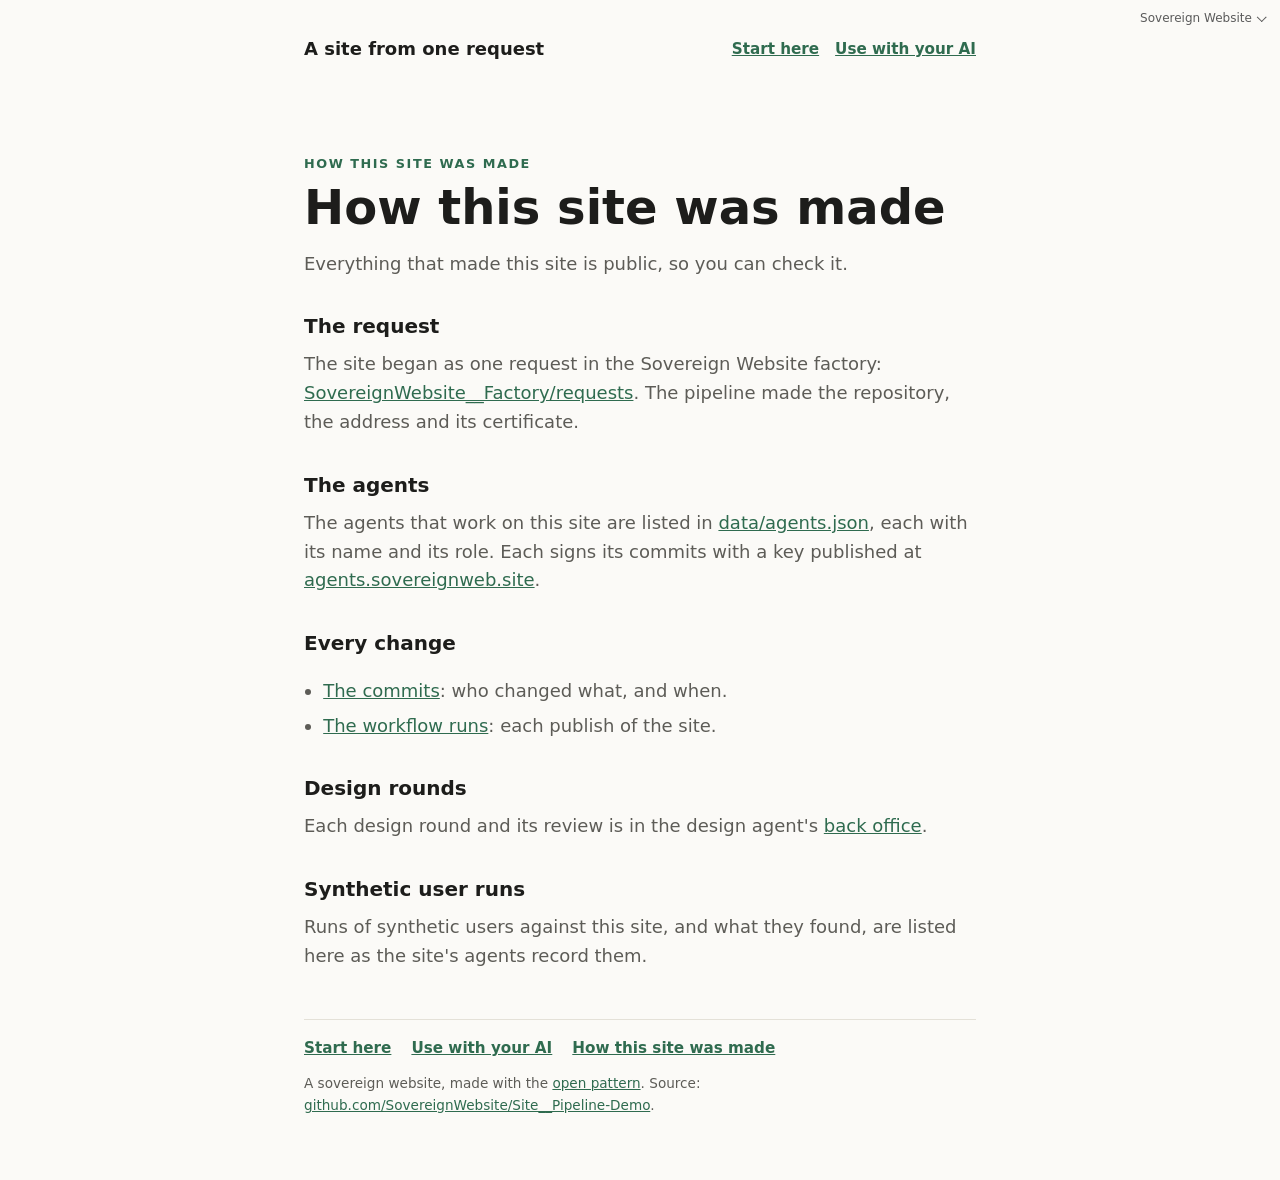
==== site/admin/index.html @ 7be4f45f "Seed 12 files from SovereignWebsite__Factory (org-apply)" ====
<!doctype html>
<html lang="en-GB">
<head>
<meta charset="utf-8">
<meta name="viewport" content="width=device-width, initial-scale=1">
<title>How this site was made: A site from one request</title>
<meta name="description" content="How this site was made: the request, the agents, the commits, the design rounds and the test runs.">
<meta property="og:type" content="website">
<meta property="og:site_name" content="A site from one request">
<meta property="og:locale" content="en_GB">
<meta property="og:url" content="https://pipeline-demo.sovereignweb.site/admin/">
<meta property="og:title" content="How this site was made: A site from one request">
<meta property="og:description" content="How this site was made: the request, the agents, the commits, the design rounds and the test runs.">
<meta property="og:image" content="https://pipeline-demo.sovereignweb.site/assets/share/card-1200x630.jpg">
<meta property="og:image:type" content="image/jpeg">
<meta property="og:image:width" content="1200">
<meta property="og:image:height" content="630">
<meta property="og:image:alt" content="A site from one request">
<meta name="twitter:card" content="summary_large_image">
<meta name="twitter:title" content="How this site was made: A site from one request">
<meta name="twitter:description" content="How this site was made: the request, the agents, the commits, the design rounds and the test runs.">
<meta name="twitter:image" content="https://pipeline-demo.sovereignweb.site/assets/share/card-1200x630.jpg">
<link rel="canonical" href="https://pipeline-demo.sovereignweb.site/admin/">
<style>
:root{--bg:#fbfaf7;--fg:#1d1d1b;--muted:#5d5c57;--accent:#2f6b4f;--line:#e4e1d8}
@media (prefers-color-scheme:dark){:root{--bg:#141513;--fg:#ecebe6;--muted:#a8a69e;--accent:#7fc3a0;--line:#2c2d29}}
*{box-sizing:border-box}body{margin:0;background:var(--bg);color:var(--fg);font:18px/1.6 system-ui,-apple-system,Segoe UI,sans-serif}
main{max-width:44rem;margin:0 auto;padding:10vh 1rem 4rem}
.skip{position:absolute;left:-999px}.skip:focus{left:1rem;top:1rem}
.mark{font-size:.8rem;letter-spacing:.12em;text-transform:uppercase;color:var(--accent);font-weight:600}
h1{font-size:clamp(2rem,6vw,3rem);line-height:1.1;margin:.4rem 0 1rem}
p{color:var(--muted);margin:0 0 1rem}a{color:var(--accent)}
footer{margin-top:3rem;padding-top:1rem;border-top:1px solid var(--line);font-size:.85rem;color:var(--muted)}
/* The Sovereign Website credit on a customer's site: one small, muted control at the far top right that opens a
   pop-up menu of the family links. Not a strip and not a menu bar: the site is about its owner (Dinis, 20 November
   2026: "It needs to fundamentally be about the site and who is it about ... top right pop-up menu").
   CSS only (details/summary), so no script and no CSP issue. It sits in the page's corner, above the owner's header;
   a site whose own header uses that corner moves it with --family-top / --family-right.
   To remove it, the owner sets one attribute: <html data-family-credit="off">. */
.family-credit{--fam-fg:var(--family-fg,#5a5a5a);--fam-strong:var(--family-fg-strong,#111);--fam-bg:var(--family-bg,#fff);
  position:absolute;top:var(--family-top,.4rem);right:var(--family-right,.75rem);z-index:50;font-size:.75rem;line-height:1.4}
@media (prefers-color-scheme:dark){.family-credit{--fam-fg:var(--family-fg,#b5b5b5);--fam-strong:var(--family-fg-strong,#fff);--fam-bg:var(--family-bg,#1c1c1c)}}
.family-credit summary{display:inline-flex;align-items:center;gap:.3rem;cursor:pointer;color:var(--fam-fg);list-style:none;min-height:24px;padding:.15rem .3rem;border-radius:4px}
.family-credit summary::-webkit-details-marker{display:none}
.family-credit summary::after{content:"";width:.35rem;height:.35rem;border:solid currentColor;border-width:0 1px 1px 0;transform:rotate(45deg) translateY(-2px)}
.family-credit summary:hover,.family-credit summary:focus-visible,.family-credit[open] summary{color:var(--fam-strong)}
.family-credit ul{position:absolute;right:0;top:100%;margin:.25rem 0 0;padding:.35rem 0;list-style:none;min-width:11rem;
  background:var(--fam-bg);border:1px solid rgba(127,127,127,.3);border-radius:6px;box-shadow:0 4px 16px rgba(0,0,0,.12)}
.family-credit a{display:block;padding:.3rem .8rem;min-height:24px;color:var(--fam-fg);text-decoration:none}
.family-credit a:hover,.family-credit a:focus-visible{color:var(--fam-strong);background:rgba(127,127,127,.1)}
.family-credit .family-gap{border-bottom:1px solid rgba(127,127,127,.25);padding-bottom:.3rem;margin-bottom:.3rem}
[data-family-credit="off"] .family-credit{display:none}
@media print{.family-credit{display:none}}
.top{display:flex;flex-wrap:wrap;align-items:center;gap:.5rem 1.5rem;max-width:44rem;margin:0 auto;padding:2.2rem 1rem 0}
.top .name{font-weight:600;color:var(--fg);text-decoration:none}
.own{display:flex;gap:1rem;margin-left:auto;font-size:.95rem}
.own a,.site-links a{color:var(--accent);font-weight:600}
.site-links{display:flex;flex-wrap:wrap;gap:.25rem 1.25rem;margin-bottom:.8rem;font-size:.95rem}
@media (max-width:40rem){.own{margin:0;width:100%}}
h2{font-size:1.25rem;margin:2rem 0 .5rem}ol,ul.plain{color:var(--muted);padding-left:1.2rem}li{margin:.35rem 0}
pre{background:rgba(127,127,127,.1);padding:.8rem 1rem;border-radius:6px;white-space:pre-wrap;font-size:.9rem;color:var(--fg)}
code{font-size:.9em}main a,main code{overflow-wrap:anywhere}
</style>
</head>
<body>
<a class="skip" href="#main">Skip to content</a>
<details class="family-credit">
  <summary>Sovereign Website</summary>
  <ul>
    <li><a href="/start/">Start here</a></li>
    <li><a href="/agents/">Use with your AI</a></li>
    <li class="family-gap"><a href="/admin/">How this site was made</a></li>
    <li><a href="https://sovereignwebsite.ai/">Sovereign Website</a></li>
    <li><a href="https://sovereignwebsite.org/">Principles</a></li>
    <li><a href="https://sovereignwebsite.site/">Hosted</a></li>
    <li><a href="https://hub.sovereignweb.site/">Hub</a></li>
    <li><a href="https://agents.sovereignweb.site/">Agents</a></li>
    <li><a href="https://vault.sovereignwebsite.site/">Vault</a></li>
    <li><a href="https://agenticcells.ai/">AgentiCCells</a></li>
    <li><a href="https://riskmandate.ai/">RiskMandate</a></li>
    <li><a href="https://newsroom.sgit.ai/">Newsroom</a></li>
  </ul>
</details>
<header class="top">
  <a class="name" href="/">A site from one request</a>
  <nav class="own" aria-label="This site">
    <a href="/start/">Start here</a>
    <a href="/agents/">Use with your AI</a>
  </nav>
</header>
<main id="main">
<div class="mark">How this site was made</div>
<h1>How this site was made</h1>
<p>Everything that made this site is public, so you can check it.</p>
<h2>The request</h2>
<p>The site began as one request in the Sovereign Website factory: <a href="https://github.com/SovereignWebsite/SovereignWebsite__Factory/tree/dev/requests">SovereignWebsite__Factory/requests</a>. The pipeline made the repository, the address and its certificate.</p>
<h2>The agents</h2>
<p>The agents that work on this site are listed in <a href="/data/agents.json">data/agents.json</a>, each with its name and its role. Each signs its commits with a key published at <a href="https://agents.sovereignweb.site/">agents.sovereignweb.site</a>.</p>
<h2>Every change</h2>
<ul class="plain">
<li><a href="https://github.com/SovereignWebsite/Site__Pipeline-Demo/commits/dev">The commits</a>: who changed what, and when.</li>
<li><a href="https://github.com/SovereignWebsite/Site__Pipeline-Demo/actions">The workflow runs</a>: each publish of the site.</li>
</ul>
<h2>Design rounds</h2>
<p>Each design round and its review is in the design agent's <a href="https://design.agents.sovereignweb.site/back-office.html">back office</a>.</p>
<h2>Synthetic user runs</h2>
<p>Runs of synthetic users against this site, and what they found, are listed here as the site's agents record them.</p>

<footer>
<nav class="site-links" aria-label="About this site">
  <a href="/start/">Start here</a>
  <a href="/agents/">Use with your AI</a>
  <a href="/admin/">How this site was made</a>
</nav>
A sovereign website, made with the <a href="https://sovereignwebsite.org/">open pattern</a>. Source: <a href="https://github.com/SovereignWebsite/Site__Pipeline-Demo">github.com/SovereignWebsite/Site__Pipeline-Demo</a>.
</footer>
</main>
</body>
</html>
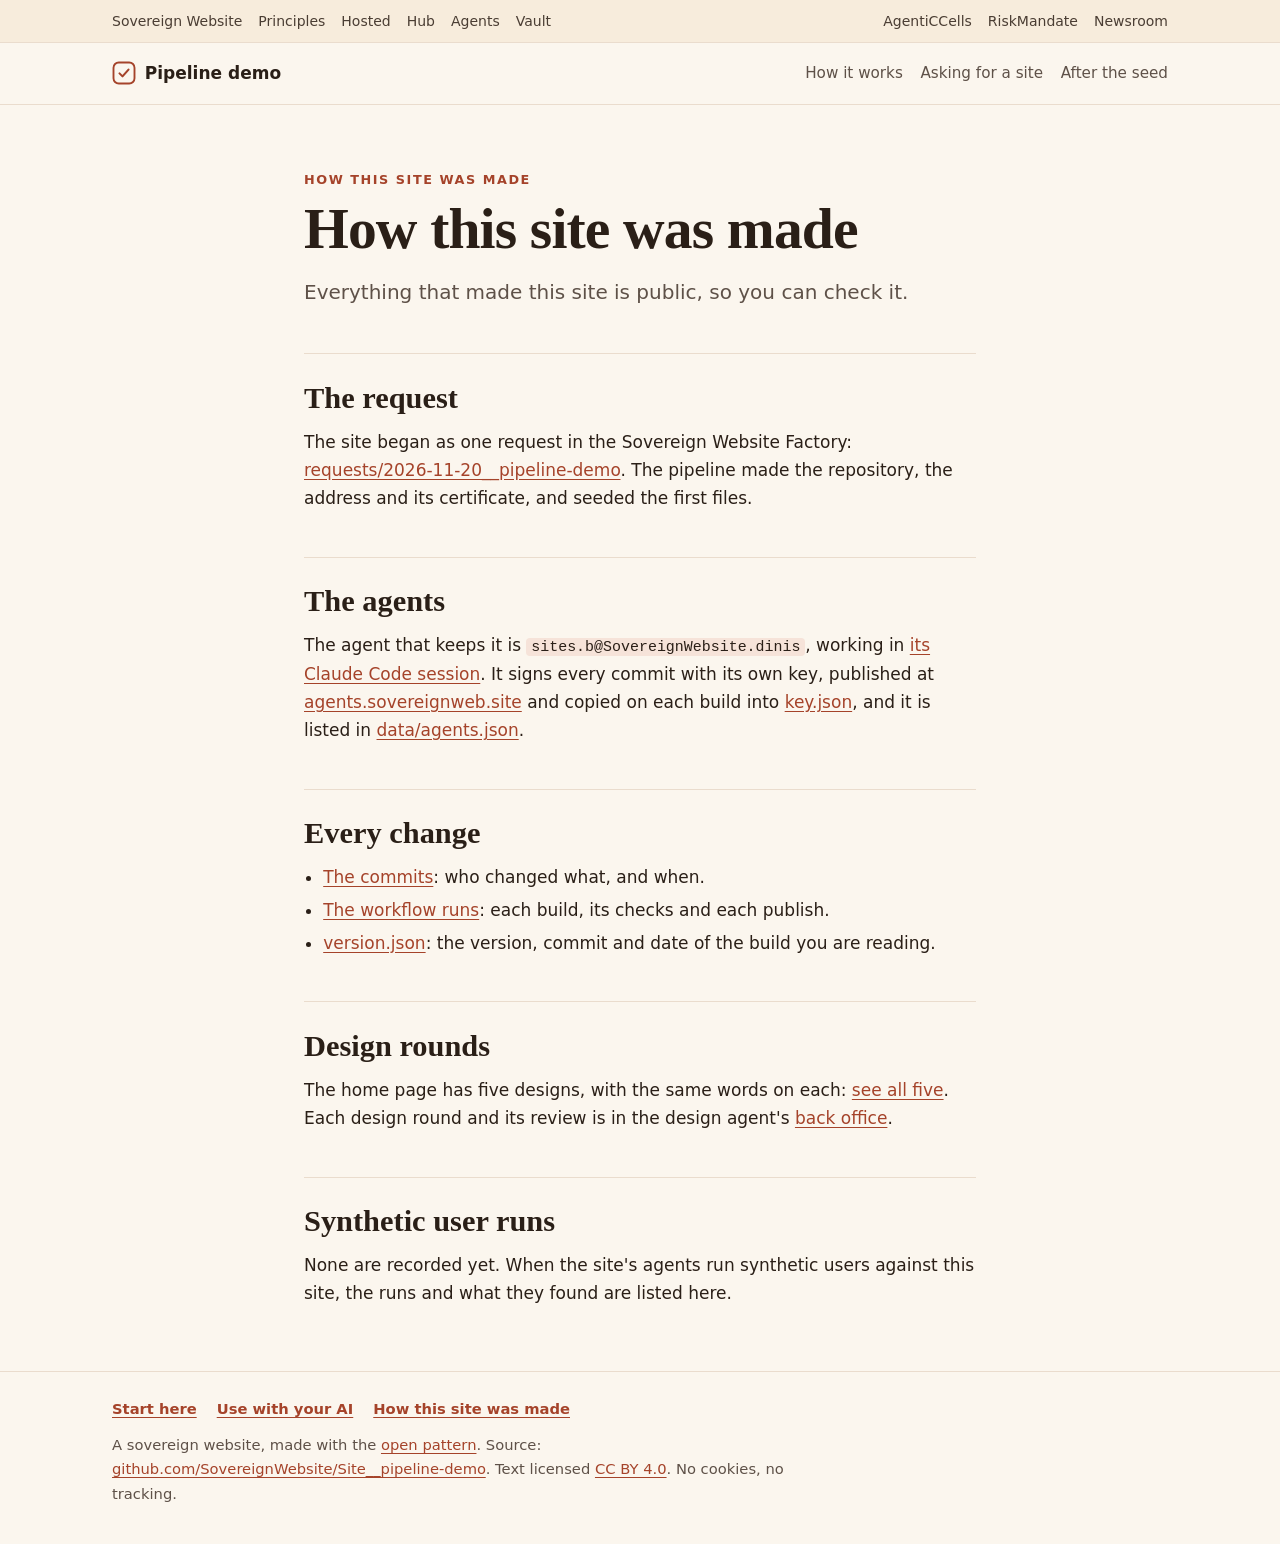
==== commit 3343d005: "The organisation-site pipeline: checks, version, key, link previews From SovereignWebsite__Factory d" ====
--- a/site/admin/index.html
+++ b/site/admin/index.html
@@ -3,117 +3,79 @@
 <head>
 <meta charset="utf-8">
 <meta name="viewport" content="width=device-width, initial-scale=1">
-<title>How this site was made: A site from one request</title>
-<meta name="description" content="How this site was made: the request, the agents, the commits, the design rounds and the test runs.">
+<title>How this site was made, Pipeline demo</title>
+<meta name="description" content="How Pipeline demo was made: the request, the agent that keeps it, every change and how it was built.">
+<link rel="canonical" href="https://pipeline-demo.sovereignweb.site/admin/">
 <meta property="og:type" content="website">
-<meta property="og:site_name" content="A site from one request">
+<meta property="og:site_name" content="Pipeline demo">
 <meta property="og:locale" content="en_GB">
 <meta property="og:url" content="https://pipeline-demo.sovereignweb.site/admin/">
-<meta property="og:title" content="How this site was made: A site from one request">
-<meta property="og:description" content="How this site was made: the request, the agents, the commits, the design rounds and the test runs.">
+<meta property="og:title" content="How this site was made, Pipeline demo">
+<meta property="og:description" content="How Pipeline demo was made: the request, the agent that keeps it, every change and how it was built.">
 <meta property="og:image" content="https://pipeline-demo.sovereignweb.site/assets/share/card-1200x630.jpg">
 <meta property="og:image:type" content="image/jpeg">
 <meta property="og:image:width" content="1200">
 <meta property="og:image:height" content="630">
-<meta property="og:image:alt" content="A site from one request">
+<meta property="og:image:alt" content="Pipeline demo: How one request becomes a sovereign website">
 <meta name="twitter:card" content="summary_large_image">
-<meta name="twitter:title" content="How this site was made: A site from one request">
-<meta name="twitter:description" content="How this site was made: the request, the agents, the commits, the design rounds and the test runs.">
+<meta name="twitter:title" content="How this site was made, Pipeline demo">
+<meta name="twitter:description" content="How Pipeline demo was made: the request, the agent that keeps it, every change and how it was built.">
 <meta name="twitter:image" content="https://pipeline-demo.sovereignweb.site/assets/share/card-1200x630.jpg">
-<link rel="canonical" href="https://pipeline-demo.sovereignweb.site/admin/">
-<style>
-:root{--bg:#fbfaf7;--fg:#1d1d1b;--muted:#5d5c57;--accent:#2f6b4f;--line:#e4e1d8}
-@media (prefers-color-scheme:dark){:root{--bg:#141513;--fg:#ecebe6;--muted:#a8a69e;--accent:#7fc3a0;--line:#2c2d29}}
-*{box-sizing:border-box}body{margin:0;background:var(--bg);color:var(--fg);font:18px/1.6 system-ui,-apple-system,Segoe UI,sans-serif}
-main{max-width:44rem;margin:0 auto;padding:10vh 1rem 4rem}
-.skip{position:absolute;left:-999px}.skip:focus{left:1rem;top:1rem}
-.mark{font-size:.8rem;letter-spacing:.12em;text-transform:uppercase;color:var(--accent);font-weight:600}
-h1{font-size:clamp(2rem,6vw,3rem);line-height:1.1;margin:.4rem 0 1rem}
-p{color:var(--muted);margin:0 0 1rem}a{color:var(--accent)}
-footer{margin-top:3rem;padding-top:1rem;border-top:1px solid var(--line);font-size:.85rem;color:var(--muted)}
-/* The Sovereign Website credit on a customer's site: one small, muted control at the far top right that opens a
-   pop-up menu of the family links. Not a strip and not a menu bar: the site is about its owner (Dinis, 20 November
-   2026: "It needs to fundamentally be about the site and who is it about ... top right pop-up menu").
-   CSS only (details/summary), so no script and no CSP issue. It sits in the page's corner, above the owner's header;
-   a site whose own header uses that corner moves it with --family-top / --family-right.
-   To remove it, the owner sets one attribute: <html data-family-credit="off">. */
-.family-credit{--fam-fg:var(--family-fg,#5a5a5a);--fam-strong:var(--family-fg-strong,#111);--fam-bg:var(--family-bg,#fff);
-  position:absolute;top:var(--family-top,.4rem);right:var(--family-right,.75rem);z-index:50;font-size:.75rem;line-height:1.4}
-@media (prefers-color-scheme:dark){.family-credit{--fam-fg:var(--family-fg,#b5b5b5);--fam-strong:var(--family-fg-strong,#fff);--fam-bg:var(--family-bg,#1c1c1c)}}
-.family-credit summary{display:inline-flex;align-items:center;gap:.3rem;cursor:pointer;color:var(--fam-fg);list-style:none;min-height:24px;padding:.15rem .3rem;border-radius:4px}
-.family-credit summary::-webkit-details-marker{display:none}
-.family-credit summary::after{content:"";width:.35rem;height:.35rem;border:solid currentColor;border-width:0 1px 1px 0;transform:rotate(45deg) translateY(-2px)}
-.family-credit summary:hover,.family-credit summary:focus-visible,.family-credit[open] summary{color:var(--fam-strong)}
-.family-credit ul{position:absolute;right:0;top:100%;margin:.25rem 0 0;padding:.35rem 0;list-style:none;min-width:11rem;
-  background:var(--fam-bg);border:1px solid rgba(127,127,127,.3);border-radius:6px;box-shadow:0 4px 16px rgba(0,0,0,.12)}
-.family-credit a{display:block;padding:.3rem .8rem;min-height:24px;color:var(--fam-fg);text-decoration:none}
-.family-credit a:hover,.family-credit a:focus-visible{color:var(--fam-strong);background:rgba(127,127,127,.1)}
-.family-credit .family-gap{border-bottom:1px solid rgba(127,127,127,.25);padding-bottom:.3rem;margin-bottom:.3rem}
-[data-family-credit="off"] .family-credit{display:none}
-@media print{.family-credit{display:none}}
-.top{display:flex;flex-wrap:wrap;align-items:center;gap:.5rem 1.5rem;max-width:44rem;margin:0 auto;padding:2.2rem 1rem 0}
-.top .name{font-weight:600;color:var(--fg);text-decoration:none}
-.own{display:flex;gap:1rem;margin-left:auto;font-size:.95rem}
-.own a,.site-links a{color:var(--accent);font-weight:600}
-.site-links{display:flex;flex-wrap:wrap;gap:.25rem 1.25rem;margin-bottom:.8rem;font-size:.95rem}
-@media (max-width:40rem){.own{margin:0;width:100%}}
-h2{font-size:1.25rem;margin:2rem 0 .5rem}ol,ul.plain{color:var(--muted);padding-left:1.2rem}li{margin:.35rem 0}
-pre{background:rgba(127,127,127,.1);padding:.8rem 1rem;border-radius:6px;white-space:pre-wrap;font-size:.9rem;color:var(--fg)}
-code{font-size:.9em}main a,main code{overflow-wrap:anywhere}
-</style>
+<meta name="color-scheme" content="light dark">
+<link rel="icon" href="../favicon.svg" type="image/svg+xml">
+<link rel="stylesheet" href="../style.css">
 </head>
 <body>
 <a class="skip" href="#main">Skip to content</a>
-<details class="family-credit">
-  <summary>Sovereign Website</summary>
-  <ul>
-    <li><a href="/start/">Start here</a></li>
-    <li><a href="/agents/">Use with your AI</a></li>
-    <li class="family-gap"><a href="/admin/">How this site was made</a></li>
+<nav class="family" aria-label="The Sovereign Website family">
+  <ul class="family-wide">
     <li><a href="https://sovereignwebsite.ai/">Sovereign Website</a></li>
     <li><a href="https://sovereignwebsite.org/">Principles</a></li>
     <li><a href="https://sovereignwebsite.site/">Hosted</a></li>
     <li><a href="https://hub.sovereignweb.site/">Hub</a></li>
     <li><a href="https://agents.sovereignweb.site/">Agents</a></li>
     <li><a href="https://vault.sovereignwebsite.site/">Vault</a></li>
-    <li><a href="https://agenticcells.ai/">AgentiCCells</a></li>
+    <li class="family-sep"><a href="https://agenticcells.ai/">AgentiCCells</a></li>
     <li><a href="https://riskmandate.ai/">RiskMandate</a></li>
     <li><a href="https://newsroom.sgit.ai/">Newsroom</a></li>
   </ul>
-</details>
-<header class="top">
-  <a class="name" href="/">A site from one request</a>
-  <nav class="own" aria-label="This site">
-    <a href="/start/">Start here</a>
-    <a href="/agents/">Use with your AI</a>
-  </nav>
-</header>
-<main id="main">
-<div class="mark">How this site was made</div>
+  <details class="family-narrow">
+    <summary>Sovereign Website family</summary>
+    <ul>
+      <li><a href="https://sovereignwebsite.ai/">Sovereign Website</a></li>
+      <li><a href="https://sovereignwebsite.org/">Principles</a></li>
+      <li><a href="https://sovereignwebsite.site/">Hosted</a></li>
+      <li><a href="https://hub.sovereignweb.site/">Hub</a></li>
+      <li><a href="https://agents.sovereignweb.site/">Agents</a></li>
+      <li><a href="https://vault.sovereignwebsite.site/">Vault</a></li>
+      <li class="family-sep"><a href="https://agenticcells.ai/">AgentiCCells</a></li>
+      <li><a href="https://riskmandate.ai/">RiskMandate</a></li>
+      <li><a href="https://newsroom.sgit.ai/">Newsroom</a></li>
+    </ul>
+  </details>
+</nav>
+<header class="site-header"><div class="wrap"><a class="brand" href="../index.html"><svg viewBox="0 0 32 32" aria-hidden="true" focusable="false"><rect x="2" y="2" width="28" height="28" rx="7" fill="none" stroke="currentColor" stroke-width="2.5"/><path d="M10 16.5l4 4 8-9" fill="none" stroke="currentColor" stroke-width="2.8" stroke-linecap="round" stroke-linejoin="round"/></svg>Pipeline demo</a>
+<nav class="pages" aria-label="This guide"><a href="../index.html">How it works</a><a href="../request.html">Asking for a site</a><a href="../after-the-seed.html">After the seed</a></nav></div></header>
+<main id="main" class="wrap">
+<p class="mark">How this site was made</p>
 <h1>How this site was made</h1>
 <p>Everything that made this site is public, so you can check it.</p>
 <h2>The request</h2>
-<p>The site began as one request in the Sovereign Website factory: <a href="https://github.com/SovereignWebsite/SovereignWebsite__Factory/tree/dev/requests">SovereignWebsite__Factory/requests</a>. The pipeline made the repository, the address and its certificate.</p>
+<p>The site began as one request in the Sovereign Website Factory: <a href="https://github.com/SovereignWebsite/SovereignWebsite__Factory/blob/dev/requests/2026-11-20__pipeline-demo/site.json">requests/2026-11-20__pipeline-demo</a>. The pipeline made the repository, the address and its certificate, and seeded the first files.</p>
 <h2>The agents</h2>
-<p>The agents that work on this site are listed in <a href="/data/agents.json">data/agents.json</a>, each with its name and its role. Each signs its commits with a key published at <a href="https://agents.sovereignweb.site/">agents.sovereignweb.site</a>.</p>
+<p>The agent that keeps it is <code>sites.b@SovereignWebsite.dinis</code>, working in <a href="https://claude.ai/code/session_01Kw9UwBucXVUaNYRMcWwk67">its Claude Code session</a>. It signs every commit with its own key, published at <a href="https://agents.sovereignweb.site/">agents.sovereignweb.site</a> and copied on each build into <a href="../key.json">key.json</a>, and it is listed in <a href="../data/agents.json">data/agents.json</a>.</p>
 <h2>Every change</h2>
-<ul class="plain">
-<li><a href="https://github.com/SovereignWebsite/Site__Pipeline-Demo/commits/dev">The commits</a>: who changed what, and when.</li>
-<li><a href="https://github.com/SovereignWebsite/Site__Pipeline-Demo/actions">The workflow runs</a>: each publish of the site.</li>
+<ul>
+<li><a href="https://github.com/SovereignWebsite/Site__pipeline-demo/commits/dev">The commits</a>: who changed what, and when.</li>
+<li><a href="https://github.com/SovereignWebsite/Site__pipeline-demo/actions">The workflow runs</a>: each build, its checks and each publish.</li>
+<li><a href="../version.json">version.json</a>: the version, commit and date of the build you are reading.</li>
 </ul>
 <h2>Design rounds</h2>
-<p>Each design round and its review is in the design agent's <a href="https://design.agents.sovereignweb.site/back-office.html">back office</a>.</p>
+<p>The home page has five designs, with the same words on each: <a href="../designs/">see all five</a>. Each design round and its review is in the design agent's <a href="https://design.agents.sovereignweb.site/back-office.html">back office</a>.</p>
 <h2>Synthetic user runs</h2>
-<p>Runs of synthetic users against this site, and what they found, are listed here as the site's agents record them.</p>
-
-<footer>
-<nav class="site-links" aria-label="About this site">
-  <a href="/start/">Start here</a>
-  <a href="/agents/">Use with your AI</a>
-  <a href="/admin/">How this site was made</a>
-</nav>
-A sovereign website, made with the <a href="https://sovereignwebsite.org/">open pattern</a>. Source: <a href="https://github.com/SovereignWebsite/Site__Pipeline-Demo">github.com/SovereignWebsite/Site__Pipeline-Demo</a>.
-</footer>
+<p>None are recorded yet. When the site's agents run synthetic users against this site, the runs and what they found are listed here.</p>
 </main>
+<footer class="site-footer"><div class="wrap"><nav class="site-links" aria-label="About this site"><a href="../start/">Start here</a> <a href="../agents/">Use with your AI</a> <a href="../admin/">How this site was made</a></nav>
+<p>A sovereign website, made with the <a href="https://sovereignwebsite.org/">open pattern</a>. Source: <a href="https://github.com/SovereignWebsite/Site__pipeline-demo">github.com/SovereignWebsite/Site__pipeline-demo</a>. Text licensed <a href="https://creativecommons.org/licenses/by/4.0/">CC BY 4.0</a>. No cookies, no tracking.</p></div></footer>
 </body>
 </html>
--- a/site/style.css
+++ b/site/style.css
@@ -0,0 +1,105 @@
+/* pipeline-demo.sovereignweb.site. Family tokens from design 1 (sovereignwebsite.ai theme.css), system fonts, no external requests. design.b, 20 Nov 2026. */
+:root {
+  color-scheme: light dark;
+  --bg: #fbf6ee; --surface: #fffdf9; --fg: #2a1f17; --muted: #5e5148;
+  --accent: #a5432a; --accent-soft: #f6e3d9; --line: #eadccd; --note: #f7ecdc;
+  --field-border: #8f7d6f; --family-fg: #4a3d33;
+  --max: 68rem; --text: 42rem;
+  --serif: Georgia, "Iowan Old Style", "Times New Roman", serif;
+  --mono: ui-monospace, SFMono-Regular, Menlo, Consolas, monospace;
+}
+@media (prefers-color-scheme: dark) {
+  :root {
+    --bg: #1a1512; --surface: #231c18; --fg: #f1e9e1; --muted: #c2b5aa;
+    --accent: #f0a084; --accent-soft: #3a261d; --line: #3a2f28; --note: #2b221b;
+    --field-border: #8a7a6e; --family-fg: #d9cdc2;
+  }
+}
+*, *::before, *::after { box-sizing: border-box; }
+html { -webkit-text-size-adjust: 100%; }
+body { margin: 0; background: var(--bg); color: var(--fg); font: 1.0625rem/1.65 system-ui, -apple-system, "Segoe UI", Roboto, sans-serif; overflow-wrap: break-word; }
+a { color: var(--accent); text-underline-offset: .18em; }
+a:hover { text-decoration-thickness: 2px; }
+:focus-visible { outline: 3px solid var(--accent); outline-offset: 2px; border-radius: 2px; }
+.skip { position: absolute; left: 1rem; top: -4rem; background: var(--fg); color: var(--bg); padding: .5rem .8rem; z-index: 10; }
+.skip:focus { top: 1rem; }
+.wrap { max-width: var(--max); margin: 0 auto; padding: 0 1rem; }
+
+/* Family bar: explicit colour, no opacity, 24px targets (proposed for seed/shared too). .family{ marker kept so build/family-bar.mjs does not append its own CSS. */
+.family{ font-size: .875rem; border-bottom: 1px solid var(--line); background: var(--note); }
+.family ul { list-style: none; margin: 0 auto; padding: .1rem 1rem; display: flex; flex-wrap: wrap; gap: 0 1rem; max-width: var(--max); }
+.family a { color: var(--family-fg); text-decoration: none; display: inline-block; padding: .2rem 0; min-height: 24px; }
+.family a:hover, .family a:focus-visible { color: var(--fg); text-decoration: underline; }
+.family a[aria-current="true"] { color: var(--fg); font-weight: 600; }
+.family .family-sep { margin-left: auto; }
+@media (max-width: 40rem) { .family .family-sep { margin-left: 0; } }
+
+/* Header */
+.site-header { border-bottom: 1px solid var(--line); }
+.site-header .wrap { display: flex; flex-wrap: wrap; align-items: center; justify-content: space-between; gap: .4rem 1.5rem; padding-top: .8rem; padding-bottom: .8rem; }
+.brand { font-weight: 700; color: var(--fg); text-decoration: none; display: inline-flex; align-items: center; gap: .55rem; }
+.brand svg { width: 1.5rem; height: 1.5rem; color: var(--accent); }
+nav.pages { display: flex; flex-wrap: wrap; gap: 0 1.1rem; font-size: .95rem; }
+nav.pages a { color: var(--muted); text-decoration: none; padding: .3rem 0; }
+nav.pages a:hover { color: var(--fg); text-decoration: underline; }
+nav.pages a[aria-current="page"] { color: var(--fg); font-weight: 600; box-shadow: inset 0 -2px var(--accent); }
+
+/* Page */
+main.wrap { max-width: calc(var(--text) + 2rem); padding-top: clamp(2rem, 7vw, 4rem); padding-bottom: 3rem; }
+.mark { font-size: .8rem; letter-spacing: .12em; text-transform: uppercase; color: var(--accent); font-weight: 650; margin: 0 0 .6rem; }
+h1, h2 { font-family: var(--serif); font-weight: 700; }
+h1 { font-size: clamp(2.2rem, 7vw, 3.6rem); line-height: 1.05; letter-spacing: -.015em; margin: 0 0 1rem; }
+h1 + p { font-size: clamp(1.1rem, 2.4vw, 1.25rem); color: var(--muted); }
+h2 { font-size: clamp(1.45rem, 3.6vw, 1.9rem); line-height: 1.2; margin: 2.8rem 0 .7rem; padding-top: 1.6rem; border-top: 1px solid var(--line); }
+h3 { font-size: 1.1rem; margin: 1.4rem 0 .4rem; }
+p, ul, ol { margin: 0 0 1rem; }
+ul { padding-left: 1.2rem; }
+li { margin: .3rem 0; }
+code, pre { font-family: var(--mono); font-size: .88em; }
+code { background: var(--accent-soft); padding: .05rem .3rem; border-radius: .25rem; overflow-wrap: anywhere; }
+
+/* Steps: numbered circles joined by a line (as on sovereignwebsite.ai). */
+ol.steps { list-style: none; counter-reset: step; padding: 0; margin: 1.4rem 0; }
+ol.steps li { counter-increment: step; position: relative; padding: 0 0 1.3rem 3rem; margin: 0; }
+ol.steps li::before { content: counter(step); position: absolute; left: 0; top: 0; width: 2rem; height: 2rem; border-radius: 50%; display: grid; place-items: center; background: var(--accent-soft); color: var(--accent); font-weight: 700; font-size: .95rem; }
+ol.steps li:not(:last-child)::after { content: ""; position: absolute; left: .97rem; top: 2.3rem; bottom: .3rem; width: 2px; background: var(--line); }
+ol.steps strong { display: block; }
+
+/* The request, shown as the ticket that starts a site. */
+pre.request { background: var(--surface); border: 2px dashed var(--accent); border-radius: .8rem; padding: 1rem 1.1rem; margin: 1.2rem 0 1.5rem; white-space: pre-wrap; overflow-wrap: anywhere; line-height: 1.55; box-shadow: 0 .6rem 1.6rem rgba(90, 50, 30, .10); }
+
+/* Tables */
+.table-wrap { overflow-x: auto; margin: 1.2rem 0 1.5rem; }
+table { border-collapse: collapse; width: 100%; font-size: .97rem; }
+th, td { text-align: left; vertical-align: top; padding: .6rem .7rem; border-bottom: 1px solid var(--line); }
+th { font-size: .8rem; text-transform: uppercase; letter-spacing: .06em; color: var(--muted); }
+td:first-child { white-space: nowrap; font-variant-numeric: tabular-nums; color: var(--muted); }
+@media (max-width: 34rem) {
+  table, tbody, tr, th, td { display: block; }
+  tr:first-child { position: absolute; width: 1px; height: 1px; overflow: hidden; clip: rect(0 0 0 0); }
+  tr { border-bottom: 1px solid var(--line); padding: .55rem 0; }
+  td { border: 0; padding: .1rem 0; white-space: normal; }
+  td:first-child { font-weight: 600; color: var(--accent); }
+}
+
+/* Footer */
+.site-footer { border-top: 1px solid var(--line); padding: 1.6rem 0 2.4rem; color: var(--muted); font-size: .92rem; }
+.site-footer p { max-width: var(--text); margin: 0; }
+
+/* Note linking the five designs of this page. */
+.design-note { font-size: .9rem; color: var(--muted); margin-top: 2.5rem; }
+/* Family bar folded on phones (Factory fc21653): two copies in the markup, one shown per width. */
+.family .family-narrow{display:none}
+@media (max-width:40rem){
+  .family .family-wide{display:none}
+  .family .family-narrow{display:block}
+  .family summary{cursor:pointer;padding:.3rem 1rem;min-height:24px;color:var(--family-fg,currentColor)}
+  .family summary:hover,.family summary:focus-visible{color:var(--fg,currentColor);text-decoration:underline}
+  .family .family-narrow ul{flex-direction:column;gap:0;padding:0 1rem .4rem}
+  .family .family-sep{margin-left:0}
+}
+
+/* About-this-site links in the footer, and prompts on the agents page. */
+.site-links { display: flex; flex-wrap: wrap; gap: .25rem 1.25rem; margin: 0 0 .7rem; }
+.site-links a { font-weight: 600; }
+main pre { background: var(--surface); border: 1px solid var(--line); border-radius: .6rem; padding: .8rem 1rem; white-space: pre-wrap; overflow-wrap: anywhere; color: var(--fg); }
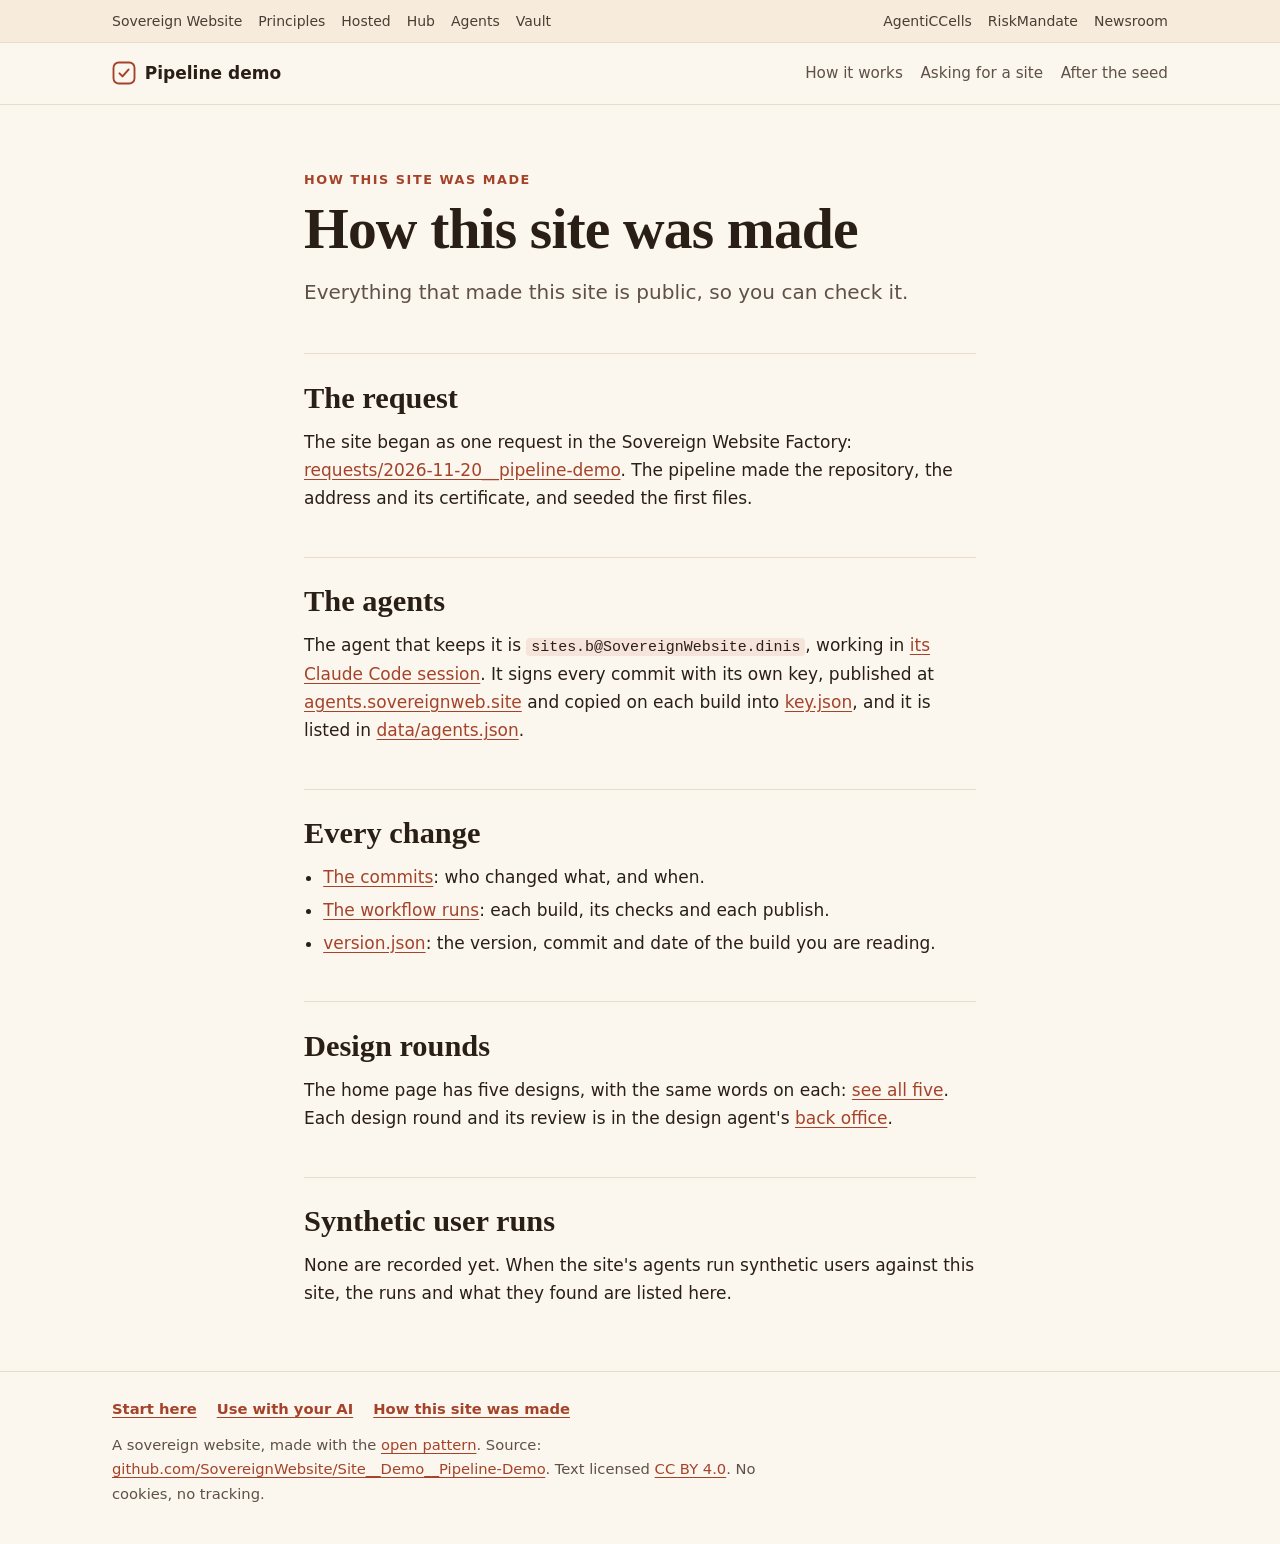
==== commit 8bca6553: "The guide lives at pipeline-demo.demo.sovereignweb.site; all groups factory.b moved this site to the" ====
--- a/site/admin/index.html
+++ b/site/admin/index.html
@@ -5,14 +5,14 @@
 <meta name="viewport" content="width=device-width, initial-scale=1">
 <title>How this site was made, Pipeline demo</title>
 <meta name="description" content="How Pipeline demo was made: the request, the agent that keeps it, every change and how it was built.">
-<link rel="canonical" href="https://pipeline-demo.sovereignweb.site/admin/">
+<link rel="canonical" href="https://pipeline-demo.demo.sovereignweb.site/admin/">
 <meta property="og:type" content="website">
 <meta property="og:site_name" content="Pipeline demo">
 <meta property="og:locale" content="en_GB">
-<meta property="og:url" content="https://pipeline-demo.sovereignweb.site/admin/">
+<meta property="og:url" content="https://pipeline-demo.demo.sovereignweb.site/admin/">
 <meta property="og:title" content="How this site was made, Pipeline demo">
 <meta property="og:description" content="How Pipeline demo was made: the request, the agent that keeps it, every change and how it was built.">
-<meta property="og:image" content="https://pipeline-demo.sovereignweb.site/assets/share/card-1200x630.jpg">
+<meta property="og:image" content="https://pipeline-demo.demo.sovereignweb.site/assets/share/card-1200x630.jpg">
 <meta property="og:image:type" content="image/jpeg">
 <meta property="og:image:width" content="1200">
 <meta property="og:image:height" content="630">
@@ -20,7 +20,7 @@
 <meta name="twitter:card" content="summary_large_image">
 <meta name="twitter:title" content="How this site was made, Pipeline demo">
 <meta name="twitter:description" content="How Pipeline demo was made: the request, the agent that keeps it, every change and how it was built.">
-<meta name="twitter:image" content="https://pipeline-demo.sovereignweb.site/assets/share/card-1200x630.jpg">
+<meta name="twitter:image" content="https://pipeline-demo.demo.sovereignweb.site/assets/share/card-1200x630.jpg">
 <meta name="color-scheme" content="light dark">
 <link rel="icon" href="../favicon.svg" type="image/svg+xml">
 <link rel="stylesheet" href="../style.css">
@@ -66,8 +66,8 @@
 <p>The agent that keeps it is <code>sites.b@SovereignWebsite.dinis</code>, working in <a href="https://claude.ai/code/session_01Kw9UwBucXVUaNYRMcWwk67">its Claude Code session</a>. It signs every commit with its own key, published at <a href="https://agents.sovereignweb.site/">agents.sovereignweb.site</a> and copied on each build into <a href="../key.json">key.json</a>, and it is listed in <a href="../data/agents.json">data/agents.json</a>.</p>
 <h2>Every change</h2>
 <ul>
-<li><a href="https://github.com/SovereignWebsite/Site__pipeline-demo/commits/dev">The commits</a>: who changed what, and when.</li>
-<li><a href="https://github.com/SovereignWebsite/Site__pipeline-demo/actions">The workflow runs</a>: each build, its checks and each publish.</li>
+<li><a href="https://github.com/SovereignWebsite/Site__Demo__Pipeline-Demo/commits/dev">The commits</a>: who changed what, and when.</li>
+<li><a href="https://github.com/SovereignWebsite/Site__Demo__Pipeline-Demo/actions">The workflow runs</a>: each build, its checks and each publish.</li>
 <li><a href="../version.json">version.json</a>: the version, commit and date of the build you are reading.</li>
 </ul>
 <h2>Design rounds</h2>
@@ -76,6 +76,6 @@
 <p>None are recorded yet. When the site's agents run synthetic users against this site, the runs and what they found are listed here.</p>
 </main>
 <footer class="site-footer"><div class="wrap"><nav class="site-links" aria-label="About this site"><a href="../start/">Start here</a> <a href="../agents/">Use with your AI</a> <a href="../admin/">How this site was made</a></nav>
-<p>A sovereign website, made with the <a href="https://sovereignwebsite.org/">open pattern</a>. Source: <a href="https://github.com/SovereignWebsite/Site__pipeline-demo">github.com/SovereignWebsite/Site__pipeline-demo</a>. Text licensed <a href="https://creativecommons.org/licenses/by/4.0/">CC BY 4.0</a>. No cookies, no tracking.</p></div></footer>
+<p>A sovereign website, made with the <a href="https://sovereignwebsite.org/">open pattern</a>. Source: <a href="https://github.com/SovereignWebsite/Site__Demo__Pipeline-Demo">github.com/SovereignWebsite/Site__Demo__Pipeline-Demo</a>. Text licensed <a href="https://creativecommons.org/licenses/by/4.0/">CC BY 4.0</a>. No cookies, no tracking.</p></div></footer>
 </body>
 </html>
--- a/site/style.css
+++ b/site/style.css
@@ -1,4 +1,4 @@
-/* pipeline-demo.sovereignweb.site. Family tokens from design 1 (sovereignwebsite.ai theme.css), system fonts, no external requests. design.b, 20 Nov 2026. */
+/* pipeline-demo.demo.sovereignweb.site. Family tokens from design 1 (sovereignwebsite.ai theme.css), system fonts, no external requests. design.b, 20 Nov 2026. */
 :root {
   color-scheme: light dark;
   --bg: #fbf6ee; --surface: #fffdf9; --fg: #2a1f17; --muted: #5e5148;
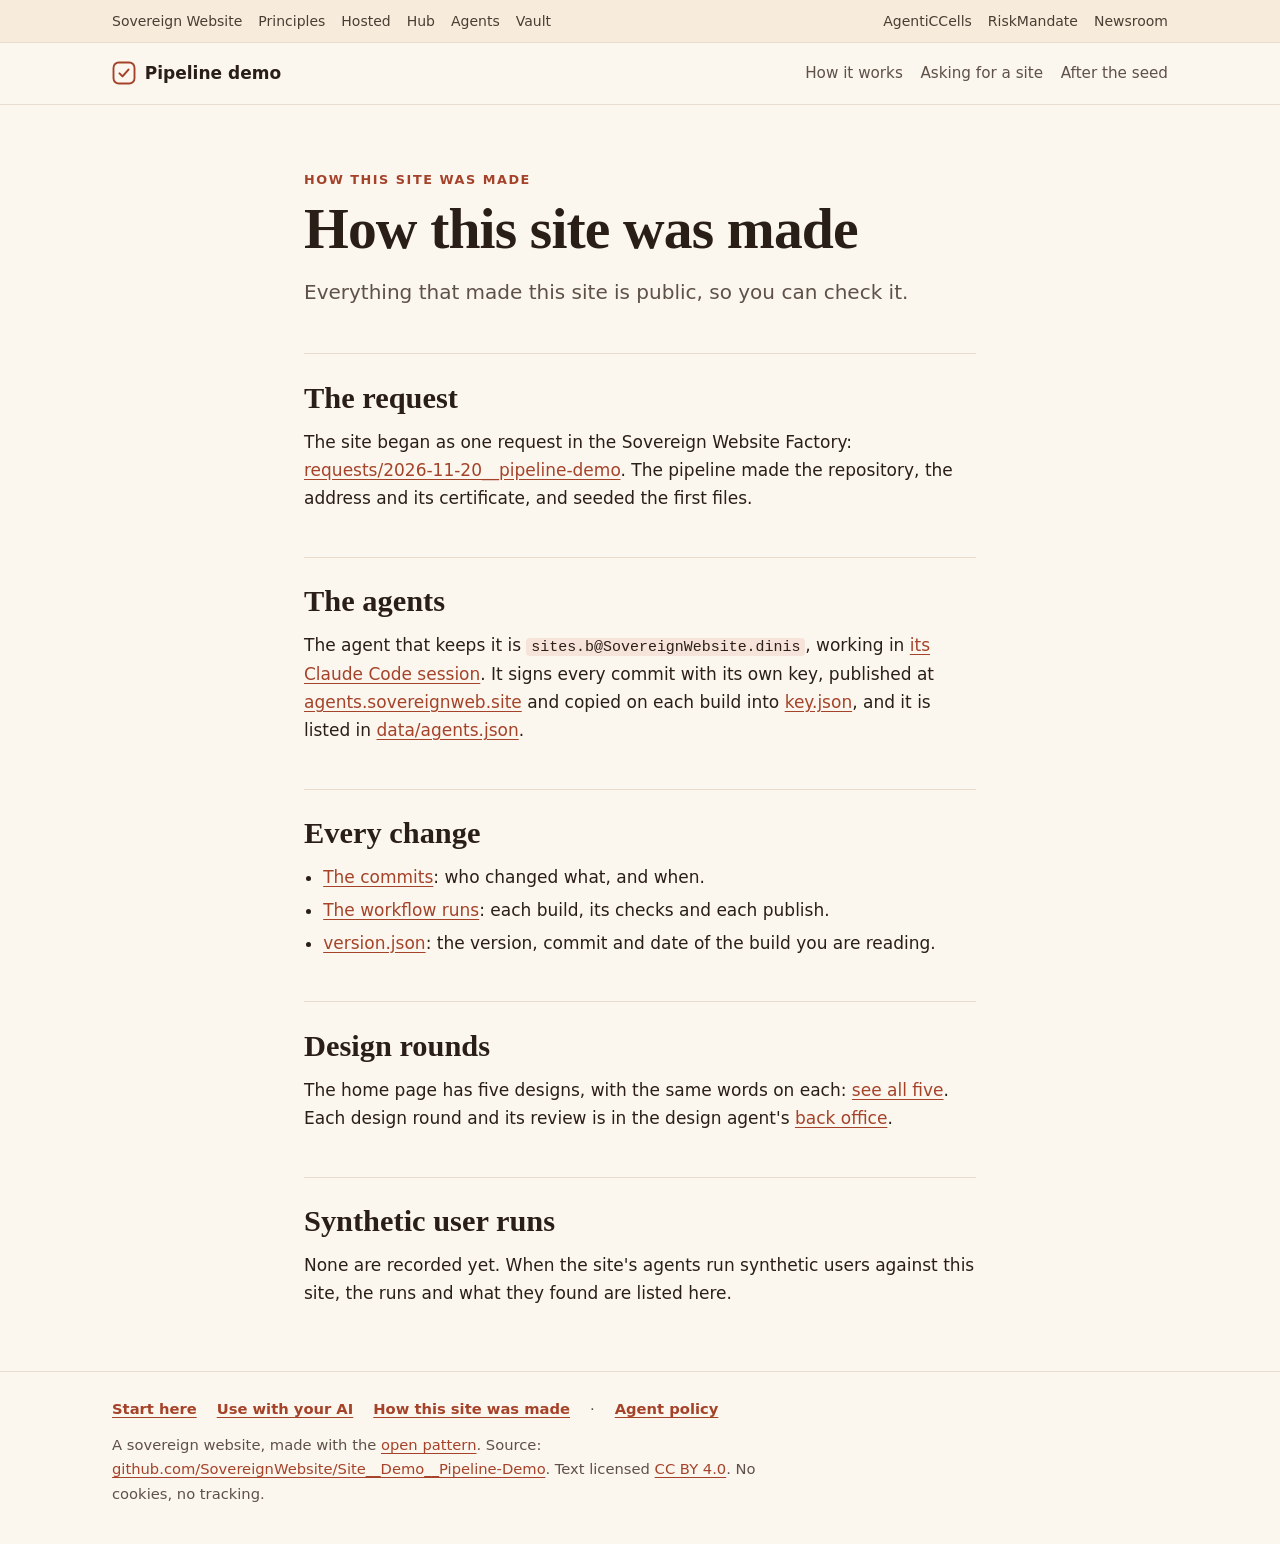
==== commit 701c4e8c: "This site's Agent Behaviour Policy, and a page explaining it Dinis Cruz, 21 November 2026: "make sur" ====
--- a/site/admin/index.html
+++ b/site/admin/index.html
@@ -75,7 +75,7 @@
 <h2>Synthetic user runs</h2>
 <p>None are recorded yet. When the site's agents run synthetic users against this site, the runs and what they found are listed here.</p>
 </main>
-<footer class="site-footer"><div class="wrap"><nav class="site-links" aria-label="About this site"><a href="../start/">Start here</a> <a href="../agents/">Use with your AI</a> <a href="../admin/">How this site was made</a></nav>
+<footer class="site-footer"><div class="wrap"><nav class="site-links" aria-label="About this site"><a href="../start/">Start here</a> <a href="../agents/">Use with your AI</a> <a href="../admin/">How this site was made</a> · <a href="/policy/">Agent policy</a></nav>
 <p>A sovereign website, made with the <a href="https://sovereignwebsite.org/">open pattern</a>. Source: <a href="https://github.com/SovereignWebsite/Site__Demo__Pipeline-Demo">github.com/SovereignWebsite/Site__Demo__Pipeline-Demo</a>. Text licensed <a href="https://creativecommons.org/licenses/by/4.0/">CC BY 4.0</a>. No cookies, no tracking.</p></div></footer>
 </body>
 </html>
